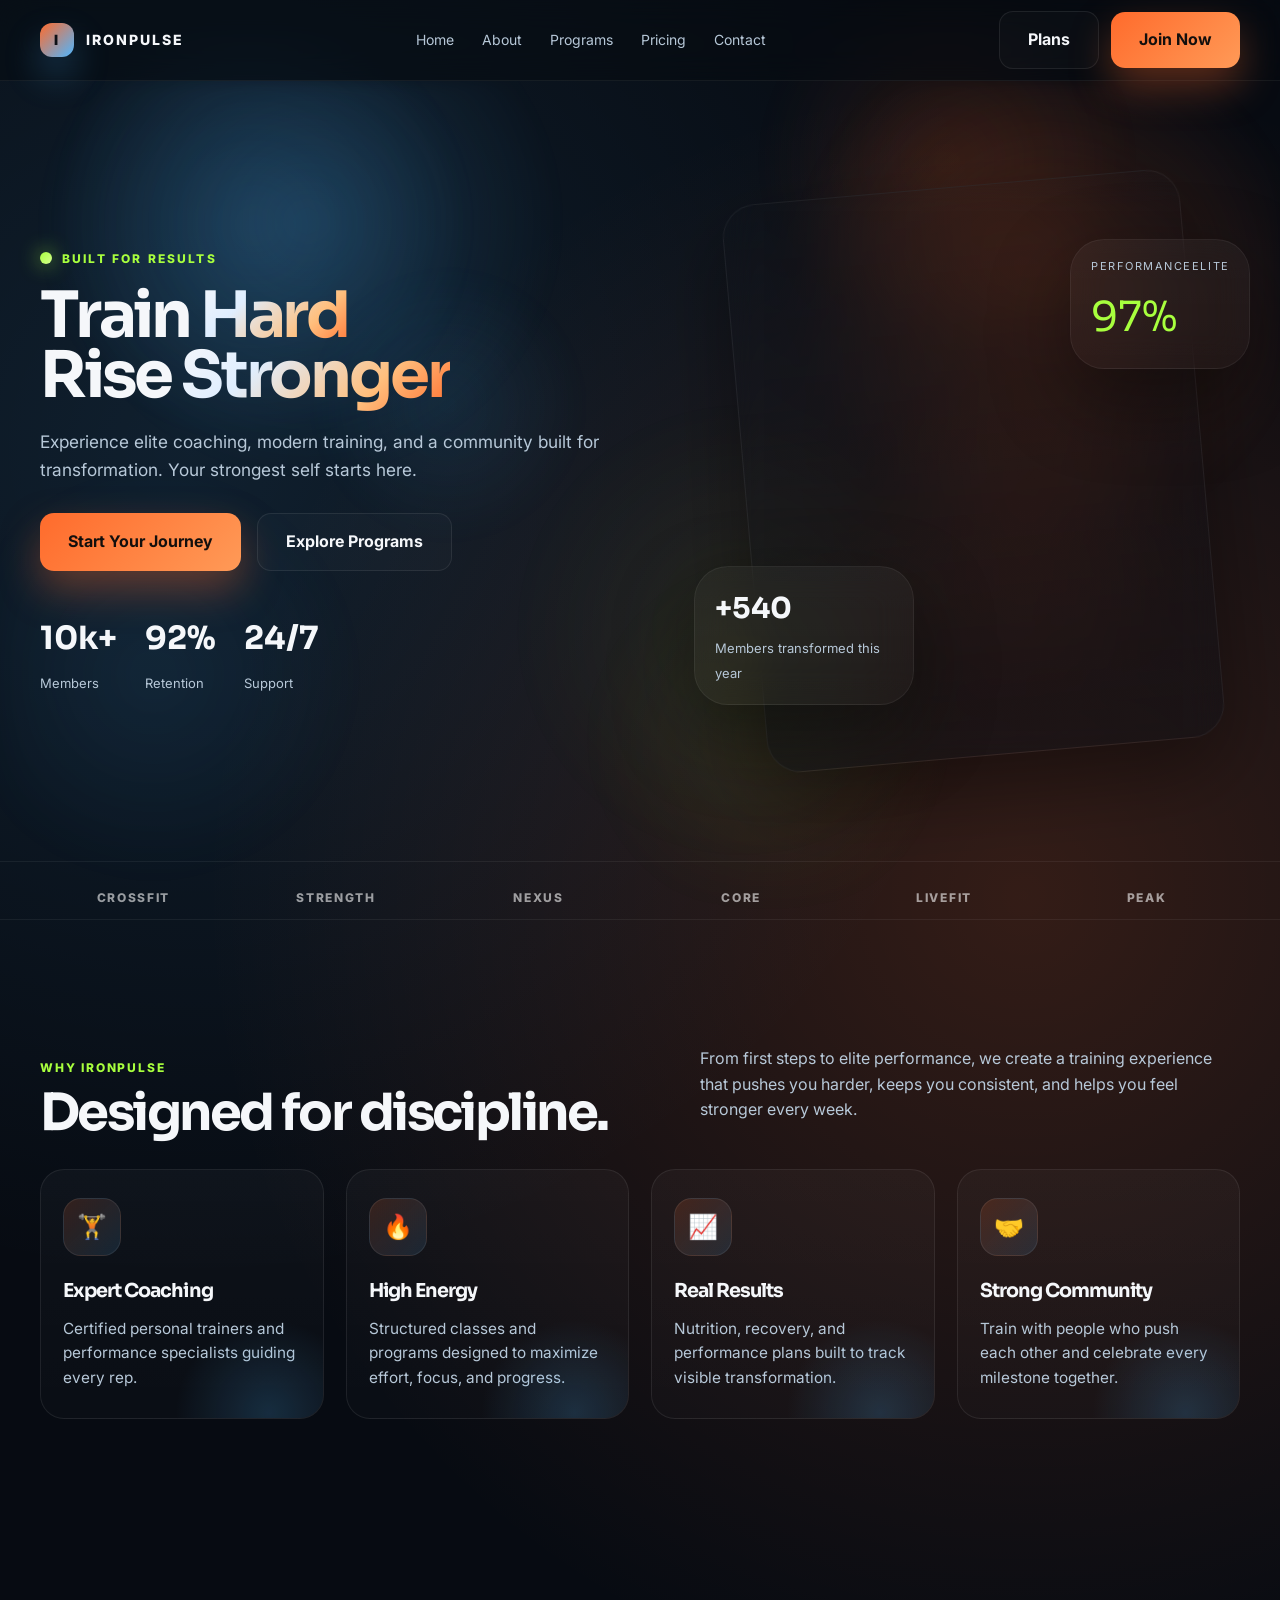
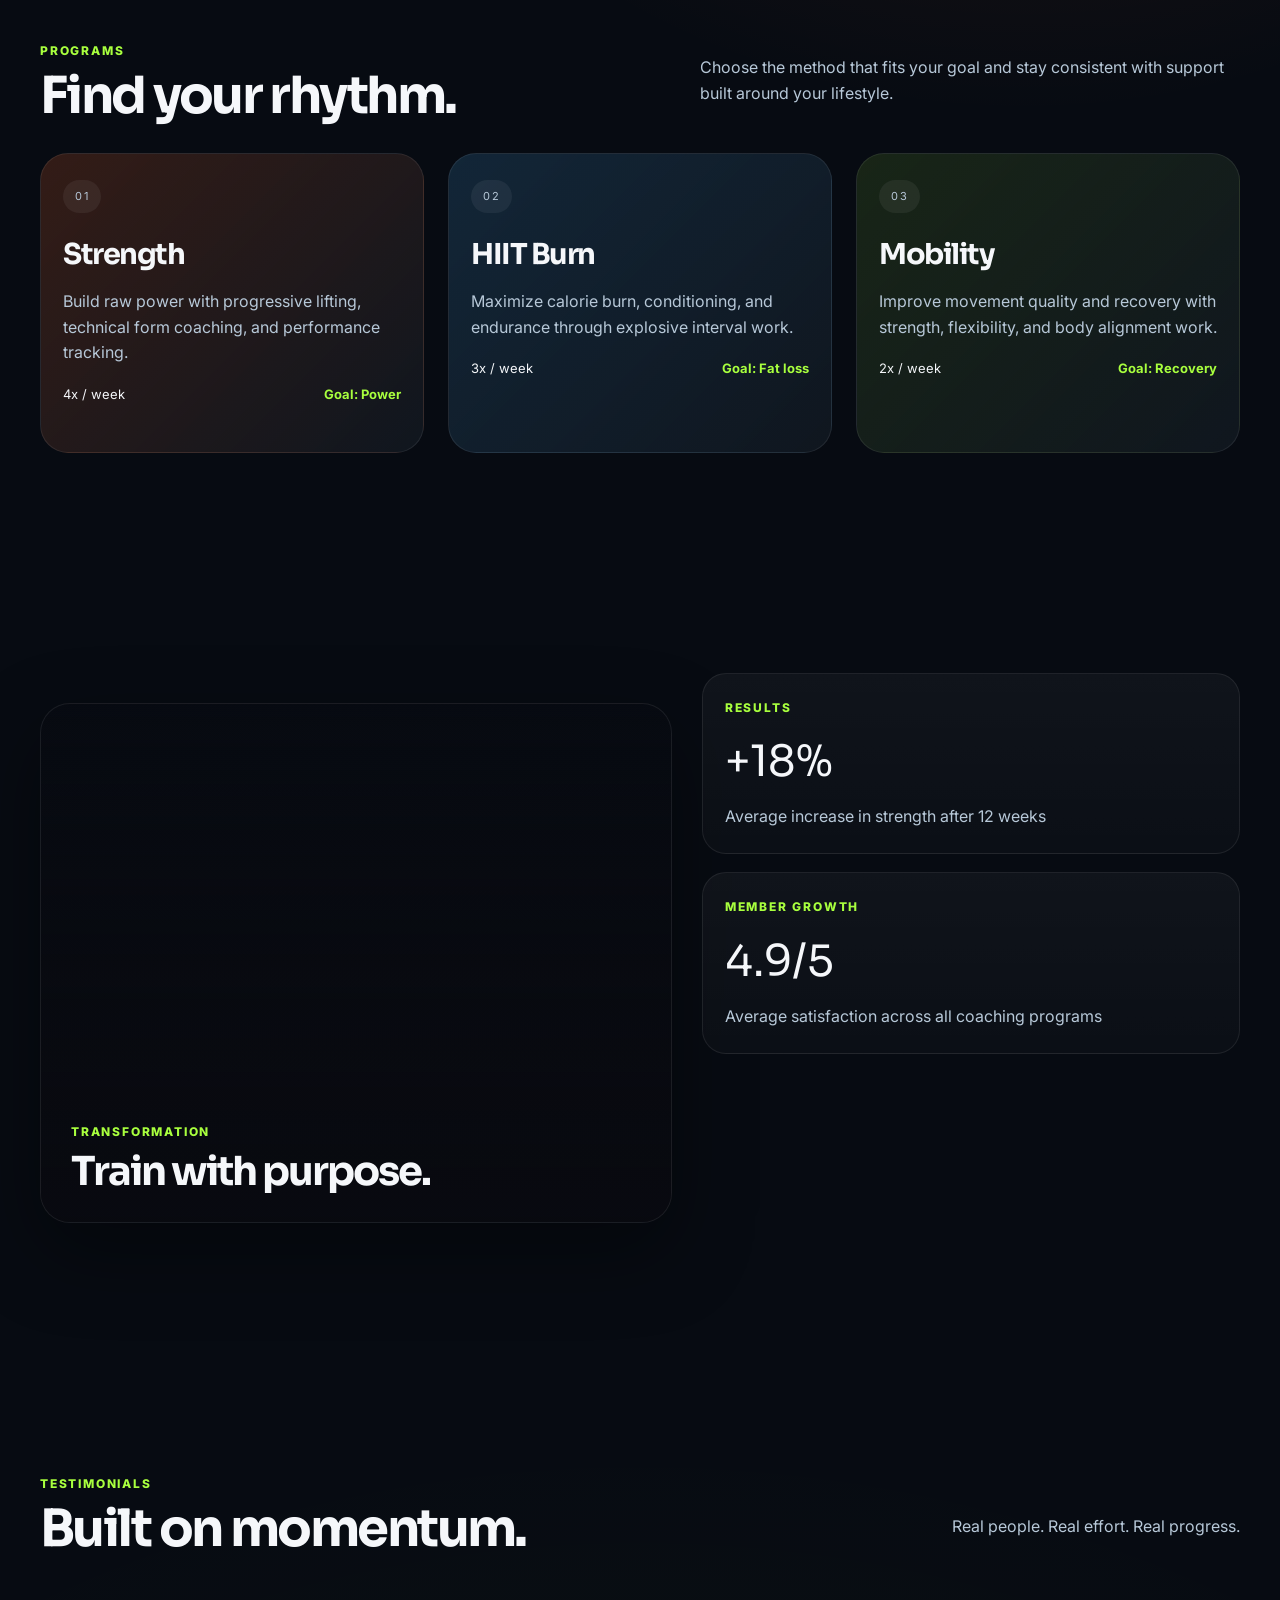
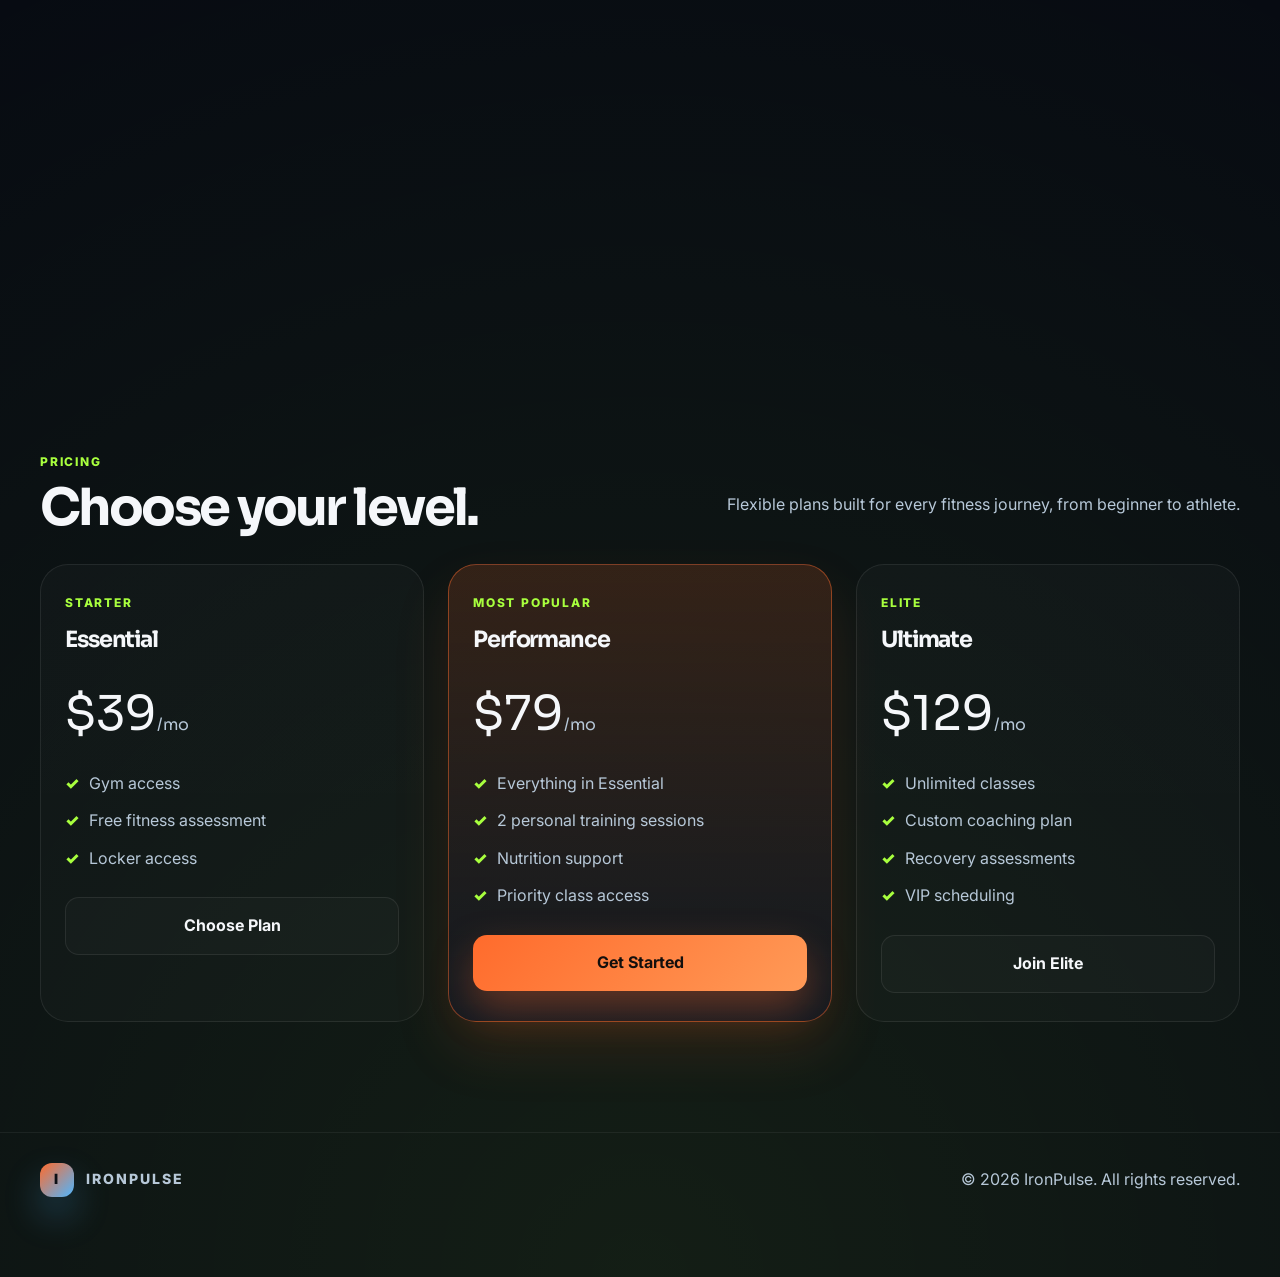
==== index.html @ f2da3f8d "Add files via upload" ====
<!DOCTYPE html>
<html lang="en">
<head>
  <meta charset="UTF-8" />
  <meta name="viewport" content="width=device-width, initial-scale=1.0" />
  <title>IronPulse Gym</title>
  <link rel="preconnect" href="https://fonts.googleapis.com">
  <link rel="preconnect" href="https://fonts.gstatic.com" crossorigin>
  <link href="https://fonts.googleapis.com/css2?family=Inter:wght@400;500;600;700;800;900&family=Sora:wght@400;500;600;700;800&display=swap" rel="stylesheet">
  <link rel="stylesheet" href="styles.css">
</head>
<body>
  <div class="bg-layer layer-one"></div>
  <div class="bg-layer layer-two"></div>
  <div class="bg-layer layer-three"></div>

  <header class="topbar">
    <div class="container nav">
      <div class="brand">
        <div class="brand-mark">I</div>
        IronPulse
      </div>

      <nav class="nav-links">
        <a href="index.html">Home</a>
        <a href="about.html">About</a>
        <a href="programs.html">Programs</a>
        <a href="pricing.html">Pricing</a>
        <a href="contact.html">Contact</a>
      </nav>

      <div class="nav-actions">
        <a href="pricing.html" class="btn btn-secondary">Plans</a>
        <a href="contact.html" class="btn btn-primary">Join Now</a>
      </div>
    </div>
  </header>

  <main>
    <section class="hero">
      <div class="container hero-grid">
        <div>
          <div class="eyebrow">Built for results</div>
          <h1>
            Train <span class="gradient-text">Hard</span><br />
            Rise <span class="gradient-text">Stronger</span>
          </h1>
          <p class="hero-copy">
            Experience elite coaching, modern training, and a community built for transformation.
            Your strongest self starts here.
          </p>

          <div class="hero-actions">
            <a href="contact.html" class="btn btn-primary">Start Your Journey</a>
            <a href="programs.html" class="btn btn-secondary">Explore Programs</a>
          </div>

          <div class="mini-stats">
            <div class="mini-stat">
              <strong>10k+</strong>
              <span>Members</span>
            </div>
            <div class="mini-stat">
              <strong>92%</strong>
              <span>Retention</span>
            </div>
            <div class="mini-stat">
              <strong>24/7</strong>
              <span>Support</span>
            </div>
          </div>
        </div>

        <div class="hero-visual">
          <div class="visual-card visual-main"></div>
          <div class="visual-card visual-badge">
            <strong>+540</strong>
            <span>Members transformed this year</span>
          </div>
          <div class="visual-card visual-tag">
            <div class="tag">
              <span>Performance</span>
              <span>Elite</span>
            </div>
            <div class="score">97%</div>
          </div>
        </div>
      </div>
    </section>

    <section class="brands">
      <div class="container brands-row">
        <div>Crossfit</div>
        <div>Strength</div>
        <div>Nexus</div>
        <div>Core</div>
        <div>LiveFit</div>
        <div>Peak</div>
      </div>
    </section>

    <section class="section">
      <div class="container">
        <div class="section-head">
          <div>
            <div class="small-title">Why IronPulse</div>
            <h2>Designed for discipline.</h2>
          </div>
          <p class="subtext">
            From first steps to elite performance, we create a training experience that pushes you harder, keeps you consistent, and helps you feel stronger every week.
          </p>
        </div>

        <div class="feature-grid">
          <div class="feature-card">
            <div class="icon-box">🏋️</div>
            <h3>Expert Coaching</h3>
            <p>Certified personal trainers and performance specialists guiding every rep.</p>
          </div>

          <div class="feature-card">
            <div class="icon-box">🔥</div>
            <h3>High Energy</h3>
            <p>Structured classes and programs designed to maximize effort, focus, and progress.</p>
          </div>

          <div class="feature-card">
            <div class="icon-box">📈</div>
            <h3>Real Results</h3>
            <p>Nutrition, recovery, and performance plans built to track visible transformation.</p>
          </div>

          <div class="feature-card">
            <div class="icon-box">🤝</div>
            <h3>Strong Community</h3>
            <p>Train with people who push each other and celebrate every milestone together.</p>
          </div>
        </div>
      </div>
    </section>

    <section class="section">
      <div class="container">
        <div class="section-head">
          <div>
            <div class="small-title">Programs</div>
            <h2>Find your rhythm.</h2>
          </div>
          <p class="subtext">
            Choose the method that fits your goal and stay consistent with support built around your lifestyle.
          </p>
        </div>

        <div class="program-grid">
          <div class="program-card">
            <div class="num">01</div>
            <h3>Strength</h3>
            <p>Build raw power with progressive lifting, technical form coaching, and performance tracking.</p>
            <div class="program-meta">
              <span>4x / week</span>
              <span>Goal: Power</span>
            </div>
          </div>

          <div class="program-card">
            <div class="num">02</div>
            <h3>HIIT Burn</h3>
            <p>Maximize calorie burn, conditioning, and endurance through explosive interval work.</p>
            <div class="program-meta">
              <span>3x / week</span>
              <span>Goal: Fat loss</span>
            </div>
          </div>

          <div class="program-card">
            <div class="num">03</div>
            <h3>Mobility</h3>
            <p>Improve movement quality and recovery with strength, flexibility, and body alignment work.</p>
            <div class="program-meta">
              <span>2x / week</span>
              <span>Goal: Recovery</span>
            </div>
          </div>
        </div>
      </div>
    </section>

    <section class="section">
      <div class="container">
        <div class="results">
          <div class="result-card">
            <div class="result-overlay">
              <div class="small-title">Transformation</div>
              <h2 style="font-size:2.5rem;">Train with purpose.</h2>
            </div>
          </div>

          <div class="stats-panel">
            <div class="stat-box">
              <div class="small-title">Results</div>
              <div class="big">+18%</div>
              <p>Average increase in strength after 12 weeks</p>
            </div>

            <div class="stat-box">
              <div class="small-title">Member Growth</div>
              <div class="big">4.9/5</div>
              <p>Average satisfaction across all coaching programs</p>
            </div>

            <div class="stat-box">
              <div class="small-title">Recovery</div>
              <div class="big">3x</div>
              <p>Improved movement rhythm and less soreness by plan design</p>
            </div>
          </div>
        </div>
      </div>
    </section>

    <section class="section">
      <div class="container">
        <div class="section-head">
          <div>
            <div class="small-title">Testimonials</div>
            <h2>Built on momentum.</h2>
          </div>
          <p class="subtext">Real people. Real effort. Real progress.</p>
        </div>

        <div class="testimonials">
          <div class="testimonial">
            <div class="stars">★★★★★</div>
            <p>“I joined for strength, but stayed for the energy. The coaches know exactly how to push without breaking my rhythm.”</p>
            <div class="person">
              <div class="avatar">A</div>
              <div>
                <strong>Aiden M.</strong>
                <span>Member since 2023</span>
              </div>
            </div>
          </div>

          <div class="testimonial">
            <div class="stars">★★★★★</div>
            <p>“The program gave me structure, accountability, and results I could actually feel in my body and mindset.”</p>
            <div class="person">
              <div class="avatar">L</div>
              <div>
                <strong>Lina R.</strong>
                <span>Fat loss program</span>
              </div>
            </div>
          </div>

          <div class="testimonial">
            <div class="stars">★★★★★</div>
            <p>“Everything feels premium — from the training to the recovery strategy. It changed my routine for the better.”</p>
            <div class="person">
              <div class="avatar">K</div>
              <div>
                <strong>Kyle P.</strong>
                <span>Performance coach</span>
              </div>
            </div>
          </div>
        </div>
      </div>
    </section>

    <section class="section">
      <div class="container">
        <div class="section-head">
          <div>
            <div class="small-title">Pricing</div>
            <h2>Choose your level.</h2>
          </div>
          <p class="subtext">Flexible plans built for every fitness journey, from beginner to athlete.</p>
        </div>

        <div class="pricing">
          <div class="price-card">
            <div class="small-title">Starter</div>
            <h3>Essential</h3>
            <div class="price">$39<small>/mo</small></div>
            <ul>
              <li>Gym access</li>
              <li>Free fitness assessment</li>
              <li>Locker access</li>
            </ul>
            <a href="contact.html" class="btn btn-secondary" style="width:100%;">Choose Plan</a>
          </div>

          <div class="price-card featured">
            <div class="small-title">Most Popular</div>
            <h3>Performance</h3>
            <div class="price">$79<small>/mo</small></div>
            <ul>
              <li>Everything in Essential</li>
              <li>2 personal training sessions</li>
              <li>Nutrition support</li>
              <li>Priority class access</li>
            </ul>
            <a href="contact.html" class="btn btn-primary" style="width:100%;">Get Started</a>
          </div>

          <div class="price-card">
            <div class="small-title">Elite</div>
            <h3>Ultimate</h3>
            <div class="price">$129<small>/mo</small></div>
            <ul>
              <li>Unlimited classes</li>
              <li>Custom coaching plan</li>
              <li>Recovery assessments</li>
              <li>VIP scheduling</li>
            </ul>
            <a href="contact.html" class="btn btn-secondary" style="width:100%;">Join Elite</a>
          </div>
        </div>
      </div>
    </section>
  </main>

  <footer class="footer">
    <div class="container footer-inner">
      <div class="brand">
        <div class="brand-mark">I</div>
        IronPulse
      </div>
      <div>© 2026 IronPulse. All rights reserved.</div>
    </div>
  </footer>

  <script src="script.js"></script>
</body>
</html>
---- styles.css ----
:root{
  --bg:#070b12;
  --bg-2:#101a25;
  --panel:#121f2c;
  --panel-2:#162a3a;
  --card:#1d2d3b;
  --white:#f5f7fa;
  --muted:#b7c8d8;
  --gray:#8ea2b7;
  --orange:#ff6b2c;
  --orange-2:#ff9a57;
  --blue:#4fb6ff;
  --green:#a8ff3e;
  --shadow:0 30px 80px rgba(0,0,0,.38);
  --radius:28px;
  --scrollY:0px;
  --mouseX:0px;
  --mouseY:0px;
}

*{box-sizing:border-box;}
html{scroll-behavior:smooth;}
body{
  margin:0;
  font-family:"Inter",sans-serif;
  background:
      radial-gradient(circle at 15% 10%, rgba(79,182,255,.12), transparent 20%),
      radial-gradient(circle at 80% 20%, rgba(255,107,44,.18), transparent 22%),
      radial-gradient(circle at 50% 100%, rgba(168,255,62,.08), transparent 32%),
      var(--bg);
  color:var(--white);
  line-height:1.6;
  overflow-x:hidden;
  position:relative;
}
a{text-decoration:none;color:inherit;}
img{max-width:100%;display:block;}
button,input,textarea{font:inherit;}
.container{
  width:min(1200px, calc(100% - 40px));
  margin:0 auto;
  position:relative; z-index:2;
}
.section{padding:110px 0;}
.topbar{
  position:sticky;
  top:0;
  z-index:200;
  background:rgba(7,11,18,.55);
  backdrop-filter:blur(16px);
  border-bottom:1px solid rgba(255,255,255,.06);
}
.nav{
  height:80px;
  display:flex;
  align-items:center;
  justify-content:space-between;
}
.brand{
  display:flex;
  align-items:center;
  gap:12px;
  letter-spacing:.14em;
  text-transform:uppercase;
  font-weight:800;
  font-size:.88rem;
}
.brand-mark{
  width:34px;height:34px;border-radius:12px;
  display:grid;place-items:center;
  background:linear-gradient(135deg,var(--orange),var(--blue));
  color:#0d1016;
  font-weight:900;
  box-shadow:0 18px 36px rgba(79,182,255,.28);
}
.nav-links{
  display:flex;align-items:center;gap:28px;
  color:var(--muted);
  font-size:14px;
}
.nav-links a{
  position:relative;
  transition:.25s ease;
}
.nav-links a::after{
  content:"";
  position:absolute;
  left:0;bottom:-9px;
  width:0;height:2px;
  background:linear-gradient(90deg,var(--orange),var(--blue));
  transition:.3s ease;
}
.nav-links a:hover{color:var(--white);}
.nav-links a:hover::after{width:100%;}
.nav-actions{
  display:flex;align-items:center;gap:12px;
}
.btn{
  display:inline-flex;
  align-items:center;
  justify-content:center;
  padding:15px 28px;
  border-radius:14px;
  font-weight:700;
  white-space:nowrap;
  cursor:pointer;
  border:1px solid rgba(255,255,255,.08);
  transition:all .35s cubic-bezier(.22,1,.36,1);
}
.btn:hover{
  transform:translateY(-3px) scale(1.02);
  box-shadow:0 18px 28px rgba(0,0,0,.18);
}
.btn-primary{
  background:linear-gradient(135deg,var(--orange),var(--orange-2));
  border:none;
  color:#130f0d;
  box-shadow:0 18px 40px rgba(255,107,44,.35);
}
.btn-secondary{
  background:rgba(255,255,255,.02);
  color:var(--white);
}
.bg-layer{
  position:fixed;
  inset:0;
  pointer-events:none;
  z-index:0;
  opacity:.7;
  transform:translate3d(calc(var(--mouseX) * 0.6), calc(var(--scrollY) * -0.08), 0);
  transition:transform .15s linear;
}
.layer-one{
  background:
    radial-gradient(circle at 20% 25%, rgba(79,182,255,.22), transparent 18%),
    radial-gradient(circle at 74% 18%, rgba(255,107,44,.18), transparent 16%),
    radial-gradient(circle at 58% 70%, rgba(168,255,62,.08), transparent 25%);
  filter:blur(12px);
  animation:orbFloat 18s ease-in-out infinite alternate;
}
.layer-two{
  background:
    radial-gradient(circle at 35% 45%, rgba(79,182,255,.15), transparent 14%),
    radial-gradient(circle at 80% 60%, rgba(255,107,44,.12), transparent 16%);
  filter:blur(18px);
  animation:orbFloat 22s ease-in-out infinite alternate-reverse;
  transform:translate3d(calc(var(--mouseX) * 0.8), calc(var(--scrollY) * -0.12), 0);
}
.layer-three{
  background:
    radial-gradient(circle at 60% 82%, rgba(168,255,62,.08), transparent 18%),
    radial-gradient(circle at 12% 75%, rgba(79,182,255,.12), transparent 16%);
  filter:blur(22px);
  animation:orbFloat 26s ease-in-out infinite alternate;
  transform:translate3d(calc(var(--mouseX) * 1.1), calc(var(--scrollY) * -0.15), 0);
}

.hero{
  min-height:780px;
  display:flex;
  align-items:center;
  position:relative;
  overflow:hidden;
}
.hero::before{
  content:"";
  position:absolute;
  inset:0;
  background:
    radial-gradient(circle at 24% 18%, rgba(79,182,255,.16), transparent 22%),
    radial-gradient(circle at 82% 26%, rgba(255,107,44,.18), transparent 22%);
  filter:blur(8px);
}
.hero-grid{
  position:relative;z-index:2;
  display:grid;
  grid-template-columns:1.08fr .92fr;
  gap:40px;
  align-items:center;
}
.eyebrow{
  display:inline-flex;
  align-items:center;
  gap:10px;
  margin-bottom:18px;
  color:var(--green);
  font-size:12px;
  letter-spacing:.18em;
  text-transform:uppercase;
  font-weight:800;
}
.eyebrow::before{
  content:"";
  width:12px;height:12px;border-radius:50%;
  background:linear-gradient(135deg,var(--green),#d6ff8f);
  box-shadow:0 0 20px rgba(168,255,62,.8);
}
h1,h2,h3,h4{
  margin:0;
  font-family:"Sora",sans-serif;
  letter-spacing:-.05em;
}
h1{
  font-size:clamp(3.3rem,5vw,6.3rem);
  line-height:.94;
  margin-bottom:22px;
}
.gradient-text{
  background:linear-gradient(135deg,#f5f7fa,#dfeeff 30%,#ffbf7d 70%,var(--orange));
  -webkit-background-clip:text;
  background-clip:text;
  color:transparent;
}
.hero-copy{
  max-width:560px;
  color:var(--muted);
  font-size:1.08rem;
  margin-bottom:30px;
}
.hero-actions{
  display:flex;flex-wrap:wrap;
  gap:16px;
  margin-bottom:42px;
}
.mini-stats{
  display:flex;flex-wrap:wrap;
  gap:28px;
}
.mini-stat strong{
  display:block;
  font-family:"Sora",sans-serif;
  font-size:2rem;
  margin-bottom:6px;
}
.mini-stat span{
  color:var(--muted);
  font-size:13px;
}
.hero-visual{
  position:relative;
  height:640px;
  display:flex;align-items:center;justify-content:center;
}
.visual-card{
  position:absolute;
  border-radius:34px;
  border:1px solid rgba(255,255,255,.06);
  background:linear-gradient(180deg, rgba(255,255,255,.04), rgba(255,255,255,.02));
  box-shadow:var(--shadow);
  backdrop-filter:blur(18px);
}
.visual-main{
  width:min(520px,86%);
  height:570px;
  transform:rotate(-5deg) translate3d(calc(var(--mouseX) * 0.5), calc(var(--mouseY) * 0.5), 0);
  background:
    linear-gradient(180deg, rgba(10,13,20,.12), rgba(10,13,20,.46)),
    url('https://images.unsplash.com/photo-1517836357463-d25dfeac3438?auto=format&fit=crop&w=1200&q=80') center/cover no-repeat;
}
.visual-badge{
  left:-12px;bottom:86px;
  width:220px;padding:18px 20px;
  animation:float 6s ease-in-out infinite;
  transform:translate3d(calc(var(--mouseX) * 0.8), calc(var(--mouseY) * -0.6), 0);
}
.visual-badge strong{
  display:block;
  margin-bottom:4px;
  font-size:1.8rem;
  font-family:"Sora",sans-serif;
}
.visual-badge span{
  color:var(--muted);
  font-size:13px;
}
.visual-tag{
  right:-10px;top:88px;
  width:180px;padding:18px 20px;
  animation:float 5.6s ease-in-out infinite reverse;
  transform:translate3d(calc(var(--mouseX) * -0.6), calc(var(--mouseY) * 0.8), 0);
}
.visual-tag .tag{
  display:flex;justify-content:space-between;
  font-size:11px;letter-spacing:.14em;text-transform:uppercase;color:var(--muted);
}
.visual-tag .score{
  margin-top:8px;
  font-size:2.6rem;
  color:var(--green);
  font-family:"Sora",sans-serif;
}
.brands{
  padding:26px 0 12px;
  border-top:1px solid rgba(255,255,255,.06);
  border-bottom:1px solid rgba(255,255,255,.06);
}
.brands-row{
  display:grid;
  grid-template-columns:repeat(6,1fr);
  gap:16px;
  text-align:center;
  color:rgba(255,255,255,.58);
  font-size:12px;
  letter-spacing:.14em;
  text-transform:uppercase;
  font-weight:800;
}
.section-head{
  display:flex;
  justify-content:space-between;
  align-items:end;
  gap:30px;
  margin-bottom:30px;
}
.small-title{
  font-size:12px;
  letter-spacing:.15em;
  text-transform:uppercase;
  font-weight:800;
  color:var(--green);
  margin-bottom:10px;
}
h2{
  font-size:clamp(2.3rem,4vw,4rem);
  line-height:1.02;
}
.subtext{
  max-width:540px;
  color:var(--muted);
  font-size:1rem;
}
.feature-grid{
  display:grid;
  grid-template-columns:repeat(4,1fr);
  gap:22px;
}
.feature-card{
  position:relative;
  padding:28px 22px;
  overflow:hidden;
  border-radius:24px;
  background:linear-gradient(180deg, rgba(255,255,255,.03), rgba(255,255,255,.015));
  border:1px solid rgba(255,255,255,.08);
  transition:.35s ease;
}
.feature-card::before{
  content:"";
  position:absolute;
  inset:auto -20% -42% 42%;
  height:220px;
  background:radial-gradient(circle, rgba(79,182,255,.18), transparent 60%);
  pointer-events:none;
}
.feature-card:hover{
  transform:translateY(-10px);
  border-color:rgba(255,255,255,.16);
  box-shadow:0 26px 54px rgba(0,0,0,.18);
}
.icon-box{
  width:58px;height:58px;
  display:grid;place-items:center;
  font-size:24px;
  margin-bottom:20px;
  border-radius:18px;
  background:linear-gradient(135deg, rgba(255,107,44,.16), rgba(79,182,255,.12));
  border:1px solid rgba(255,255,255,.08);
}
.feature-card h3{
  margin:0 0 10px;
  font-size:1.2rem;
}
.feature-card p{
  margin:0;
  color:var(--muted);
  font-size:.96rem;
}
.program-grid{
  display:grid;
  grid-template-columns:repeat(3,1fr);
  gap:24px;
}
.program-card{
  position:relative;
  overflow:hidden;
  min-height:300px;
  padding:26px 22px;
  border-radius:28px;
  border:1px solid rgba(255,255,255,.08);
  background:linear-gradient(180deg, rgba(255,255,255,.03), rgba(255,255,255,.015));
  transition:.35s ease;
}
.program-card:nth-child(1){background:linear-gradient(135deg, rgba(255,107,44,.18), rgba(18,25,34,.82));}
.program-card:nth-child(2){background:linear-gradient(135deg, rgba(79,182,255,.16), rgba(18,25,34,.82));}
.program-card:nth-child(3){background:linear-gradient(135deg, rgba(168,255,62,.11), rgba(18,25,34,.82));}
.program-card:hover{
  transform:translateY(-10px) rotateX(4deg);
  border-color:rgba(255,255,255,.18);
  box-shadow:0 28px 68px rgba(0,0,0,.24);
}
.program-card .num{
  display:inline-flex;
  margin-bottom:18px;
  padding:8px 12px;
  border-radius:999px;
  background:rgba(255,255,255,.06);
  font-size:11px;
  letter-spacing:.14em;
  color:var(--muted);
  text-transform:uppercase;
}
.program-card h3{
  font-size:1.8rem;
  margin-bottom:12px;
}
.program-card p{
  margin:0 0 18px;
  color:var(--muted);
}
.program-meta{
  display:flex;justify-content:space-between;align-items:center;
  color:var(--white);
  margin-top:18px;
  font-size:13px;
}
.program-meta span:last-child{
  color:var(--green);
  font-weight:700;
}
.results{
  display:grid;
  grid-template-columns:1.08fr .92fr;
  gap:30px;
  align-items:center;
}
.result-card{
  position:relative;
  min-height:520px;
  border-radius:30px;
  overflow:hidden;
  border:1px solid rgba(255,255,255,.08);
  background:
      linear-gradient(180deg, rgba(9,10,16,.12), rgba(9,10,16,.72)),
      url('https://images.unsplash.com/photo-1541534401786-2077eed87a74?auto=format&fit=crop&w=1200&q=80') center/cover no-repeat;
  box-shadow:var(--shadow);
}
.result-overlay{
  position:absolute;inset:0;
  display:flex;flex-direction:column;justify-content:end;
  padding:30px;
  background:linear-gradient(180deg, rgba(9,10,16,.08), rgba(9,10,16,.82));
}
.stats-panel{
  display:grid;
  gap:18px;
}
.stat-box{
  padding:24px 22px;
  border-radius:24px;
  background:linear-gradient(180deg, rgba(255,255,255,.04), rgba(255,255,255,.018));
  border:1px solid rgba(255,255,255,.08);
}
.stat-box .big{
  margin:8px 0;
  font-size:2.7rem;
  font-family:"Sora",sans-serif;
}
.stat-box p{
  margin:0;
  color:var(--muted);
}
.testimonials{
  display:grid;
  grid-template-columns:repeat(3,1fr);
  gap:24px;
}
.testimonial{
  padding:26px 24px;
  border-radius:24px;
  background:linear-gradient(180deg, rgba(255,255,255,.03), rgba(255,255,255,.015));
  border:1px solid rgba(255,255,255,.08);
}
.stars{
  color:var(--orange);
  letter-spacing:4px;
  margin-bottom:18px;
}
.testimonial p{
  margin:0 0 22px;
  color:var(--muted);
}
.person{
  display:flex;align-items:center;gap:12px;
}
.avatar{
  width:46px;height:46px;border-radius:50%;
  display:grid;place-items:center;
  background:linear-gradient(135deg,var(--orange),var(--blue));
  color:#0a0d14;
  font-weight:800;
}
.person strong{
  display:block;
  font-size:.97rem;
}
.person span{
  color:var(--muted);
  font-size:.8rem;
}
.pricing{
  display:grid;
  grid-template-columns:repeat(3,1fr);
  gap:24px;
}
.price-card{
  position:relative;
  padding:28px 24px;
  border-radius:28px;
  background:linear-gradient(180deg, rgba(255,255,255,.025), rgba(255,255,255,.018));
  border:1px solid rgba(255,255,255,.08);
  transition:.35s ease;
}
.price-card:hover{
  transform:translateY(-8px);
}
.price-card.featured{
  background:linear-gradient(180deg, rgba(255,107,44,.16), rgba(18,25,34,.9));
  border-color:rgba(255,107,44,.46);
  transform:translateY(-10px);
  box-shadow:0 28px 58px rgba(255,107,44,.12);
}
.price-card h3{
  margin:8px 0 0;
  font-size:1.4rem;
}
.price{
  margin:18px 0;
  font-size:3rem;
  font-family:"Sora",sans-serif;
}
.price small{
  font-size:1rem;
  color:var(--muted);
}
.price-card ul{
  list-style:none;
  margin:18px 0 26px;
  padding:0;
  display:grid;gap:12px;
  color:var(--muted);
}
.price-card li::before{
  content:"✓";
  color:var(--green);
  margin-right:10px;
  font-weight:900;
}
.contact-wrap{
  display:grid;
  grid-template-columns:1fr 1fr;
  gap:24px;
}
.contact-box,.form-box{
  padding:28px 24px;
  border-radius:28px;
  background:linear-gradient(180deg, rgba(255,255,255,.03), rgba(255,255,255,.015));
  border:1px solid rgba(255,255,255,.08);
}
.contact-box h3{
  margin-top:10px;
  font-size:2rem;
}
.contact-info{
  display:grid;gap:16px;
  margin-top:28px;
}
.info-item{
  display:flex;align-items:center;gap:14px;
  padding:14px 16px;
  border-radius:16px;
  background:rgba(255,255,255,.02);
}
.info-item .dot{
  width:12px;height:12px;border-radius:50%;
  background:var(--orange);
  box-shadow:0 0 18px rgba(255,107,44,.8);
}
.form-box form{
  display:grid;gap:16px;
  margin-top:18px;
}
.form-box input,
.form-box textarea{
  width:100%;
  padding:16px 18px;
  border-radius:14px;
  background:rgba(255,255,255,.02);
  border:1px solid rgba(255,255,255,.08);
  color:var(--white);
  outline:none;
}
.form-box textarea{
  min-height:150px;
  resize:vertical;
}
.form-box input:focus,
.form-box textarea:focus{
  border-color:rgba(79,182,255,.56);
  box-shadow:0 0 0 3px rgba(79,182,255,.12);
}
.page-hero{
  padding:110px 0 30px;
}
.page-hero .title-wrap{
  display:flex;
  flex-direction:column;
  gap:18px;
}
.page-hero p{
  color:var(--muted);
  max-width:700px;
}
.image-row{
  display:grid;
  grid-template-columns:1.3fr .7fr;
  gap:24px;
  margin-top:34px;
}
.image-box{
  min-height:420px;
  border-radius:26px;
  background-size:cover;
  background-position:center;
  border:1px solid rgba(255,255,255,.08);
  box-shadow:var(--shadow);
}
.story-grid{
  display:grid;
  grid-template-columns:1fr 1fr;
  gap:26px;
  margin-top:34px;
}
.story-card{
  padding:28px 24px;
  border-radius:24px;
  background:linear-gradient(180deg, rgba(255,255,255,.03), rgba(255,255,255,.015));
  border:1px solid rgba(255,255,255,.08);
}
.story-card p{
  margin:0;
  color:var(--muted);
}
.timeline{
  display:grid;
  grid-template-columns:repeat(4,1fr);
  gap:20px;
  margin-top:30px;
}
.timeline-item{
  padding:22px 20px;
  border-radius:22px;
  background:rgba(255,255,255,.02);
  border:1px solid rgba(255,255,255,.08);
}
.timeline-item strong{
  display:block;
  margin:8px 0;
  font-size:1.7rem;
  font-family:"Sora",sans-serif;
}
.timeline-item span{
  color:var(--muted);
}
.team-grid{
  display:grid;
  grid-template-columns:repeat(3,1fr);
  gap:24px;
}
.member-card{
  overflow:hidden;
  border-radius:24px;
  background:rgba(255,255,255,.02);
  border:1px solid rgba(255,255,255,.08);
}
.member-photo{
  height:360px;
  background-size:cover;
  background-position:center;
}
.member-info{
  padding:22px 20px;
}
.member-info h3{
  margin-bottom:6px;
  font-size:1.35rem;
}
.member-info p{
  margin:0;
  color:var(--muted);
}
.program-hero{
  padding:100px 0 20px;
}
.program-features{
  display:grid;
  grid-template-columns:repeat(4,1fr);
  gap:20px;
}
.small-card{
  padding:22px 20px;
  border-radius:22px;
  background:rgba(255,255,255,.02);
  border:1px solid rgba(255,255,255,.08);
}
.small-card h3{
  margin:12px 0 8px;
  font-size:1.18rem;
}
.small-card p{
  margin:0;
  color:var(--muted);
}
.class-grid{
  display:grid;
  grid-template-columns:repeat(3,1fr);
  gap:24px;
  margin-top:20px;
}
.class-card{
  padding:26px 22px;
  border-radius:26px;
  background:linear-gradient(180deg, rgba(255,255,255,.03), rgba(255,255,255,.02));
  border:1px solid rgba(255,255,255,.08);
}
.class-card h3{
  margin:10px 0;
  font-size:1.5rem;
}
.class-card p{
  color:var(--muted);
}
.class-meta{
  display:flex;justify-content:space-between;align-items:center;
  margin-top:18px;
  color:var(--white);
  font-size:13px;
}
.class-meta span:last-child{
  color:var(--green);
  font-weight:700;
}
.faq{
  display:grid;
  gap:14px;
  margin-top:24px;
}
.faq-item{
  padding:20px 22px;
  border-radius:18px;
  background:rgba(255,255,255,.02);
  border:1px solid rgba(255,255,255,.08);
}
.faq-item strong{
  display:block;
  margin-bottom:8px;
}
.faq-item span{
  color:var(--muted);
}
.footer{
  padding:30px 0 80px;
  border-top:1px solid rgba(255,255,255,.06);
}
.footer-inner{
  display:flex;justify-content:space-between;align-items:center;gap:20px;
  color:var(--muted);
}
@keyframes float{
  0%,100%{transform:translateY(0);}
  50%{transform:translateY(-12px);}
}
@keyframes orbFloat{
  0%{transform:translate3d(calc(var(--mouseX) * 0.5), calc(var(--scrollY) * -0.08), 0) scale(1);}
  100%{transform:translate3d(calc(var(--mouseX) * -0.7), calc(var(--scrollY) * -0.15), 0) scale(1.12);}
}
.reveal{
  opacity:0;
  transform:translateY(28px);
  transition:all .8s cubic-bezier(.22,1,.36,1);
}
.reveal.visible{
  opacity:1;
  transform:translateY(0);
}
@media (max-width:980px){
  .hero-grid, .results, .contact-wrap, .story-grid, .image-row{
    grid-template-columns:1fr;
  }
  .feature-grid, .program-grid, .testimonials, .pricing, .class-grid, .timeline, .team-grid, .program-features{
    grid-template-columns:repeat(2,1fr);
  }
  .nav-links{display:none;}
}
@media (max-width:640px){
  .feature-grid,
  .program-grid,
  .testimonials,
  .pricing,
  .class-grid,
  .timeline,
  .team-grid,
  .program-features{
    grid-template-columns:1fr;
  }
  .brands-row{grid-template-columns:repeat(2,1fr);}
  .nav-actions .btn-secondary{display:none;}
  .mini-stats{gap:18px;}
  .footer-inner{
    flex-direction:column;
    text-align:center;
  }
}
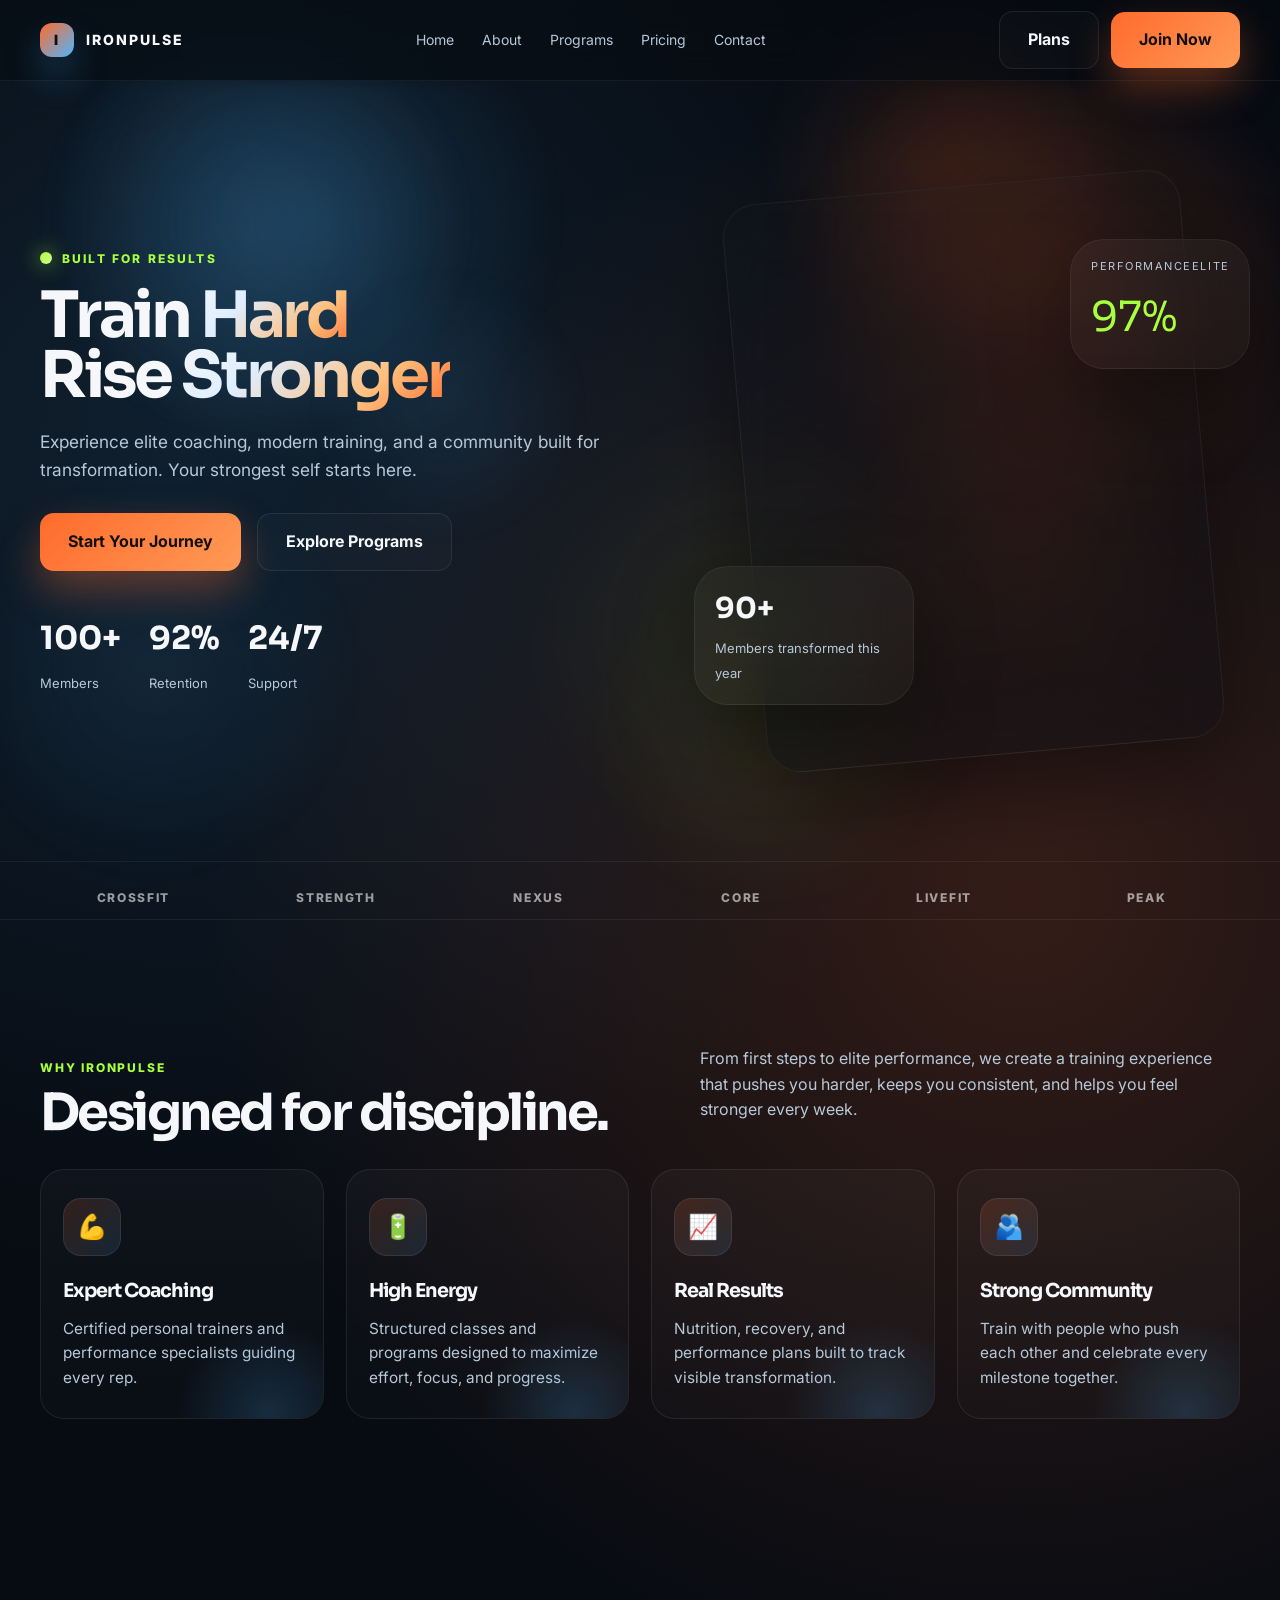
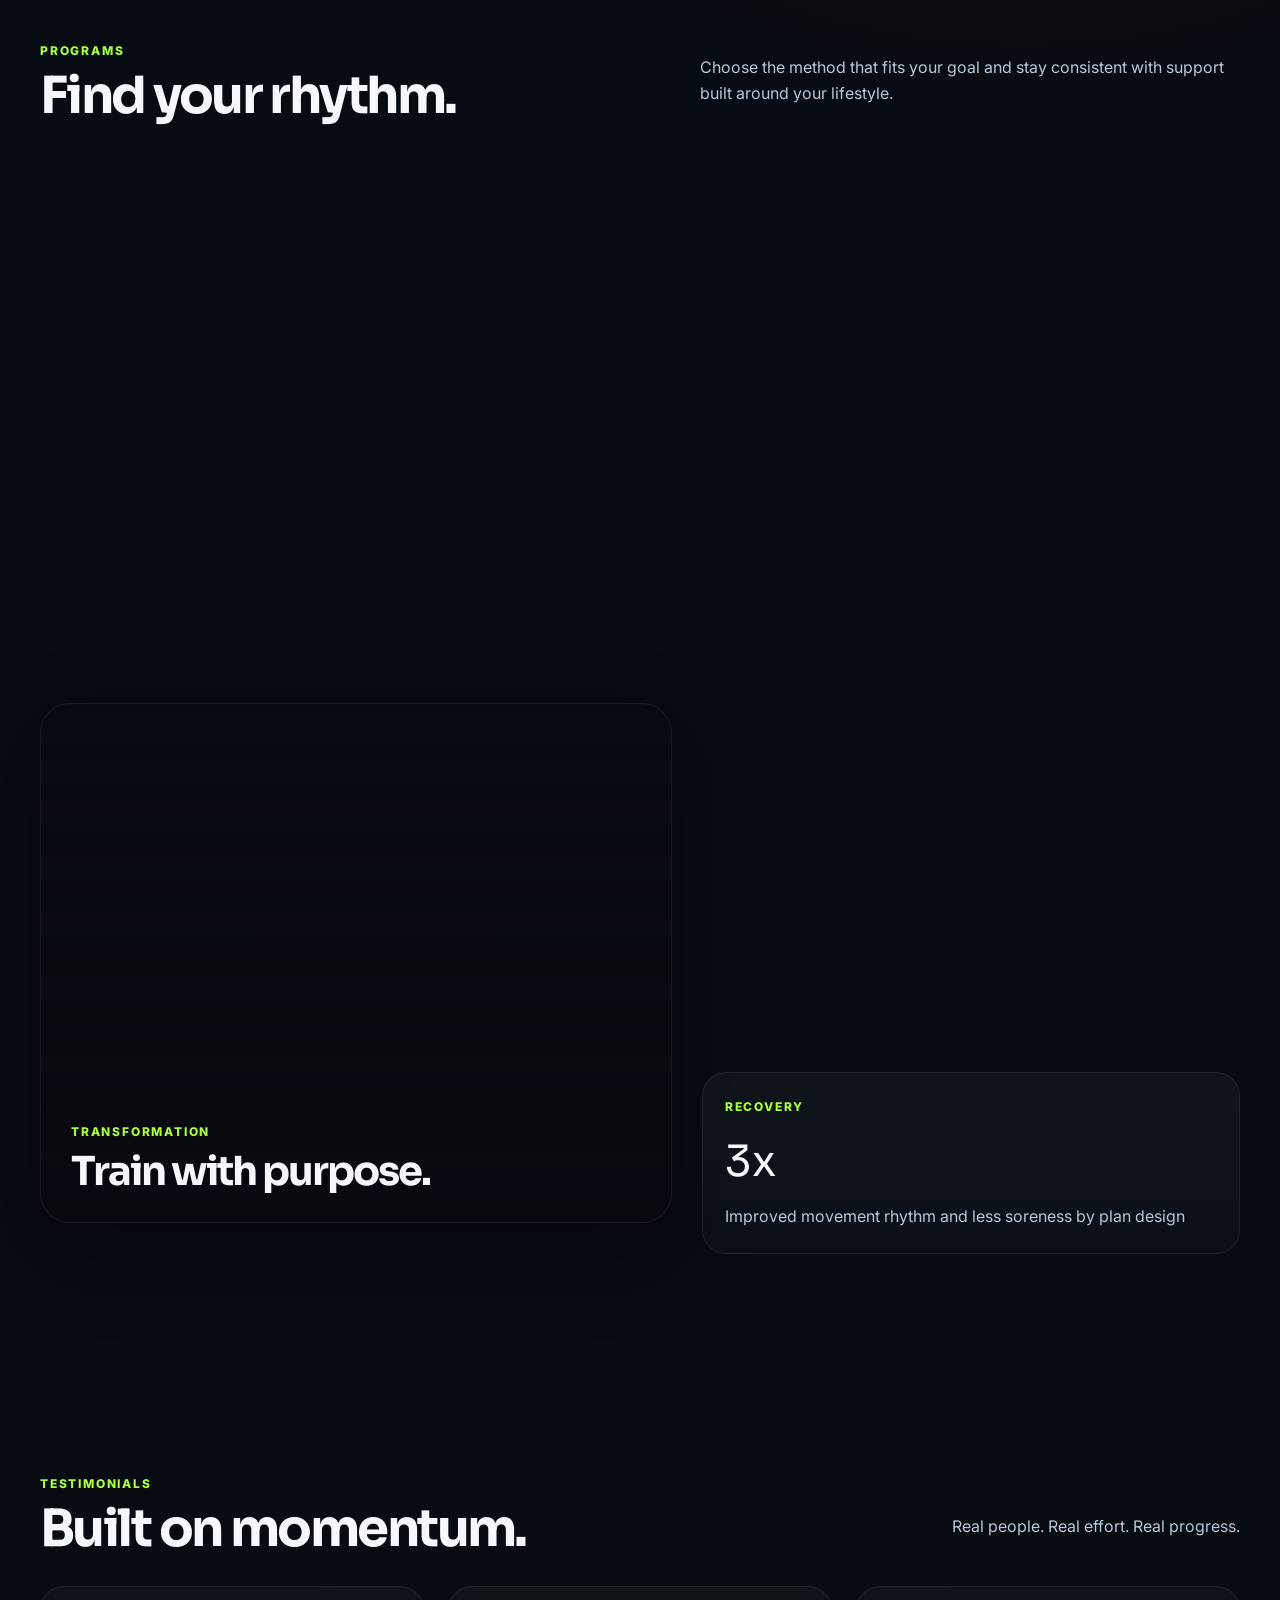
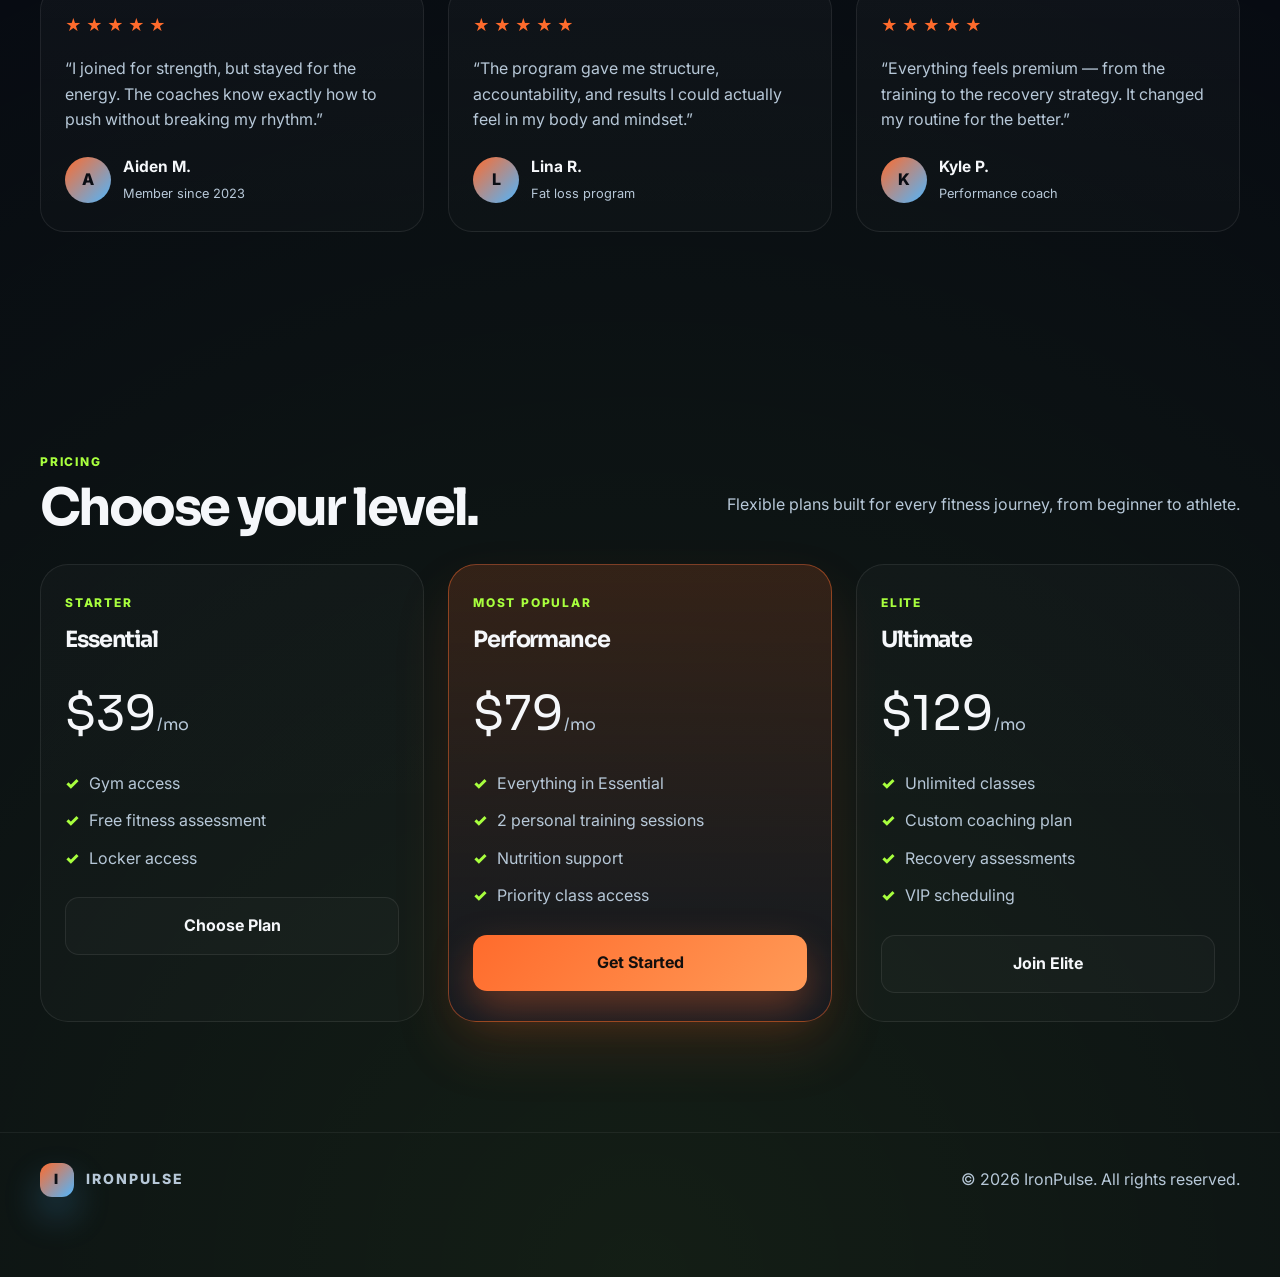
==== commit c5b535f6: "Update index.html" ====
--- a/index.html
+++ b/index.html
@@ -57,7 +57,7 @@
 
           <div class="mini-stats">
             <div class="mini-stat">
-              <strong>10k+</strong>
+              <strong>100+</strong>
               <span>Members</span>
             </div>
             <div class="mini-stat">
@@ -74,7 +74,7 @@
         <div class="hero-visual">
           <div class="visual-card visual-main"></div>
           <div class="visual-card visual-badge">
-            <strong>+540</strong>
+            <strong>90+</strong>
             <span>Members transformed this year</span>
           </div>
           <div class="visual-card visual-tag">
@@ -113,13 +113,13 @@
 
         <div class="feature-grid">
           <div class="feature-card">
-            <div class="icon-box">🏋️</div>
+            <div class="icon-box">💪</div>
             <h3>Expert Coaching</h3>
             <p>Certified personal trainers and performance specialists guiding every rep.</p>
           </div>
 
           <div class="feature-card">
-            <div class="icon-box">🔥</div>
+            <div class="icon-box">🔋</div>
             <h3>High Energy</h3>
             <p>Structured classes and programs designed to maximize effort, focus, and progress.</p>
           </div>
@@ -131,7 +131,7 @@
           </div>
 
           <div class="feature-card">
-            <div class="icon-box">🤝</div>
+            <div class="icon-box">🫂</div>
             <h3>Strong Community</h3>
             <p>Train with people who push each other and celebrate every milestone together.</p>
           </div>
@@ -333,4 +333,4 @@
 
   <script src="script.js"></script>
 </body>
-</html>+</html>
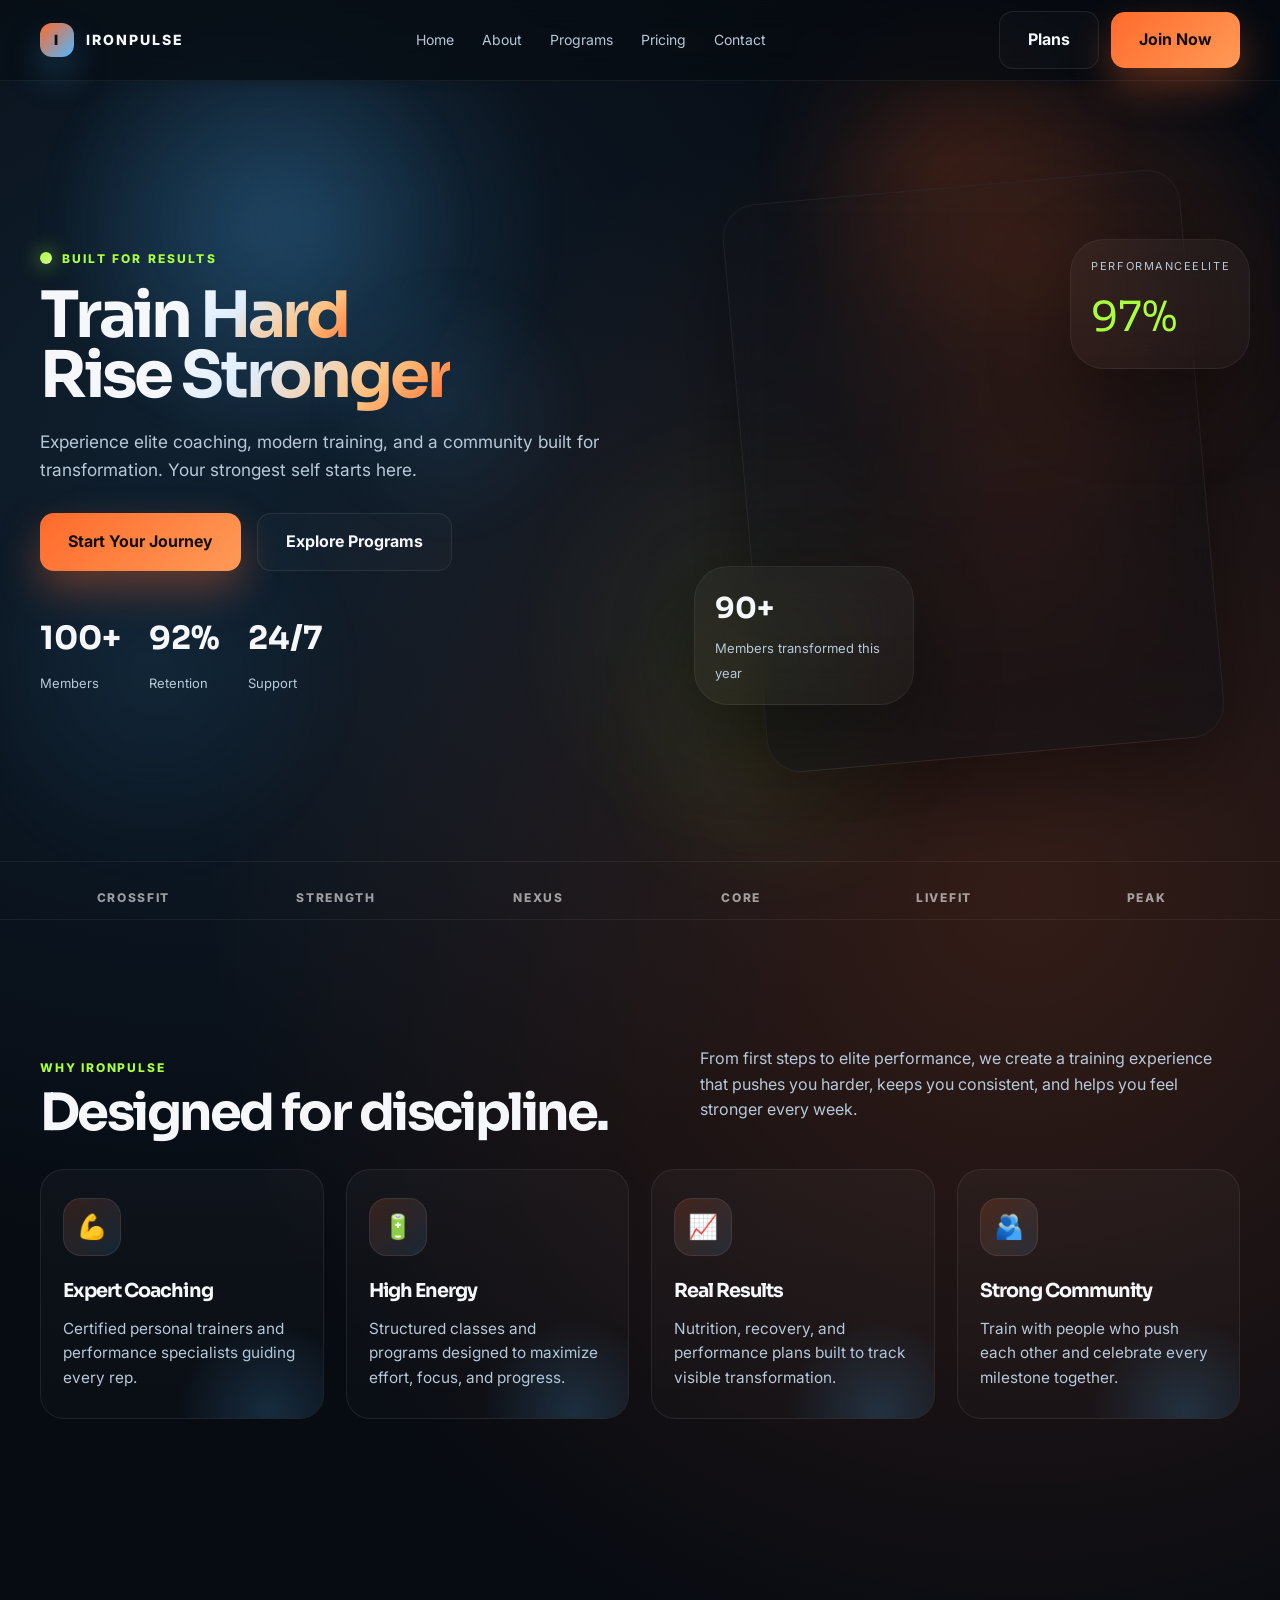
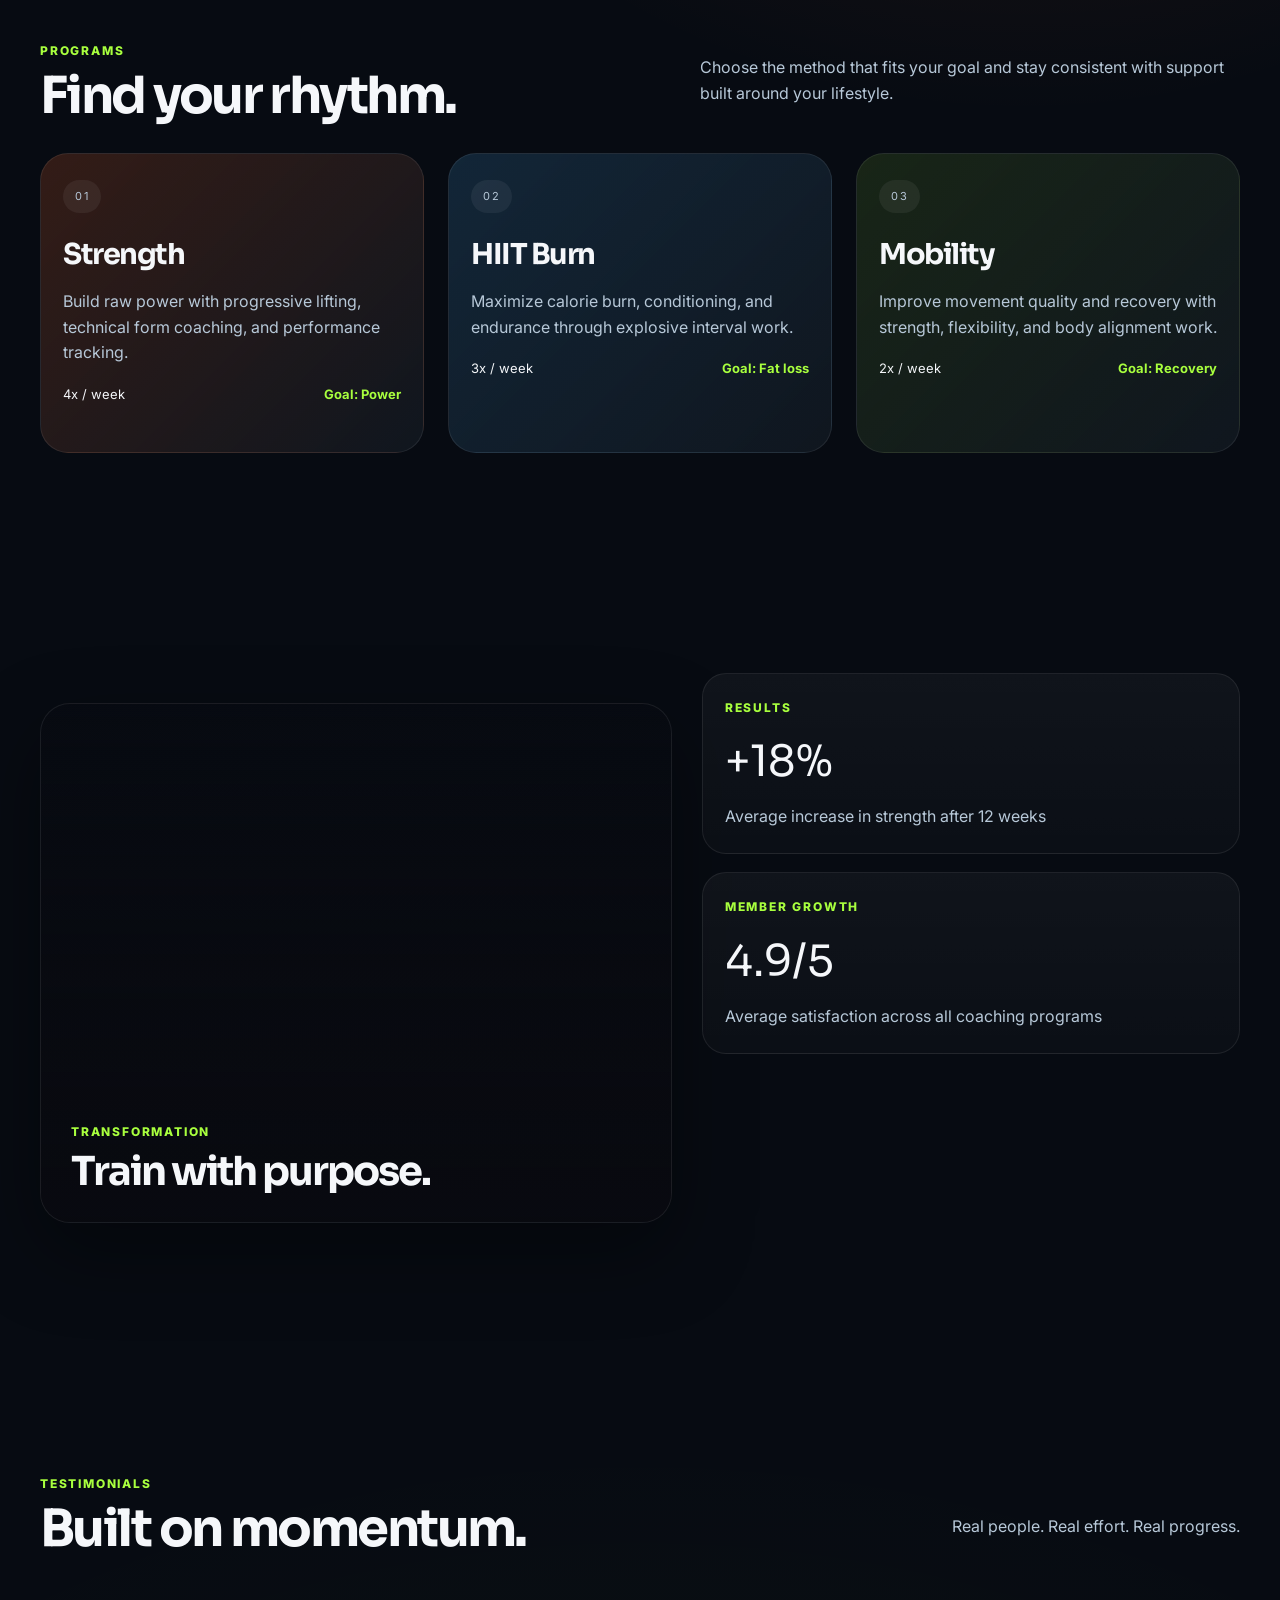
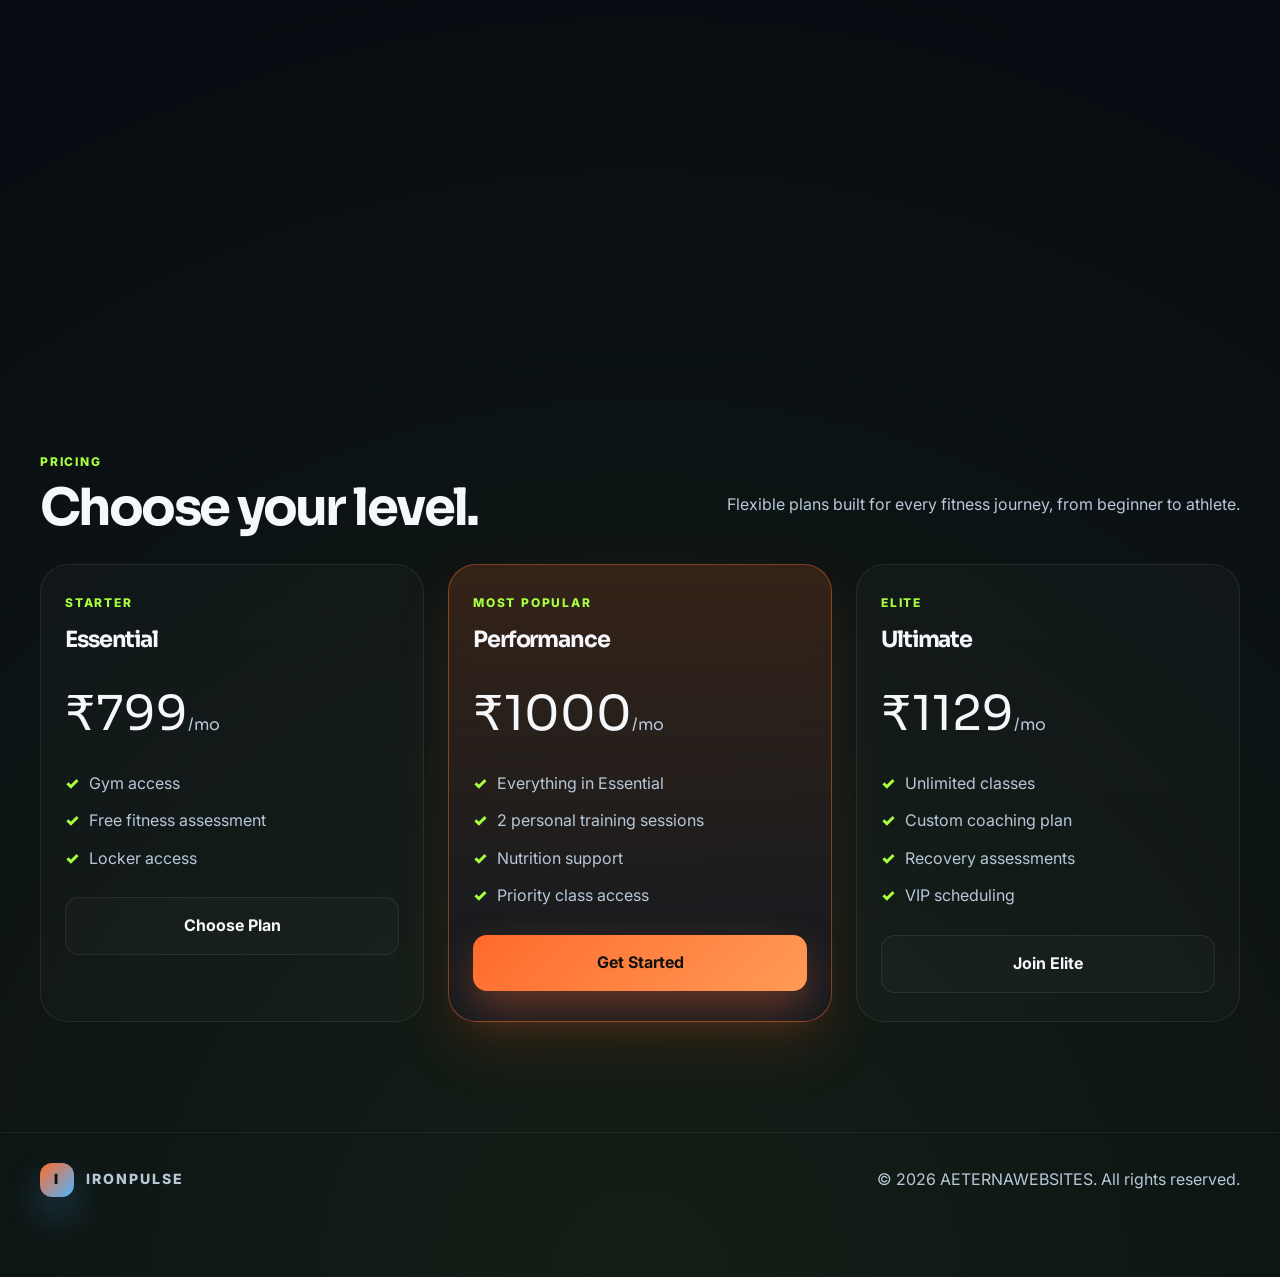
==== commit 8d514765: "Update index.html" ====
--- a/index.html
+++ b/index.html
@@ -282,7 +282,7 @@
           <div class="price-card">
             <div class="small-title">Starter</div>
             <h3>Essential</h3>
-            <div class="price">$39<small>/mo</small></div>
+            <div class="price">₹799<small>/mo</small></div>
             <ul>
               <li>Gym access</li>
               <li>Free fitness assessment</li>
@@ -294,7 +294,7 @@
           <div class="price-card featured">
             <div class="small-title">Most Popular</div>
             <h3>Performance</h3>
-            <div class="price">$79<small>/mo</small></div>
+            <div class="price">₹1000<small>/mo</small></div>
             <ul>
               <li>Everything in Essential</li>
               <li>2 personal training sessions</li>
@@ -307,7 +307,7 @@
           <div class="price-card">
             <div class="small-title">Elite</div>
             <h3>Ultimate</h3>
-            <div class="price">$129<small>/mo</small></div>
+            <div class="price">₹1129<small>/mo</small></div>
             <ul>
               <li>Unlimited classes</li>
               <li>Custom coaching plan</li>
@@ -327,7 +327,7 @@
         <div class="brand-mark">I</div>
         IronPulse
       </div>
-      <div>© 2026 IronPulse. All rights reserved.</div>
+      <div>© 2026 AETERNAWEBSITES. All rights reserved.</div>
     </div>
   </footer>
 
